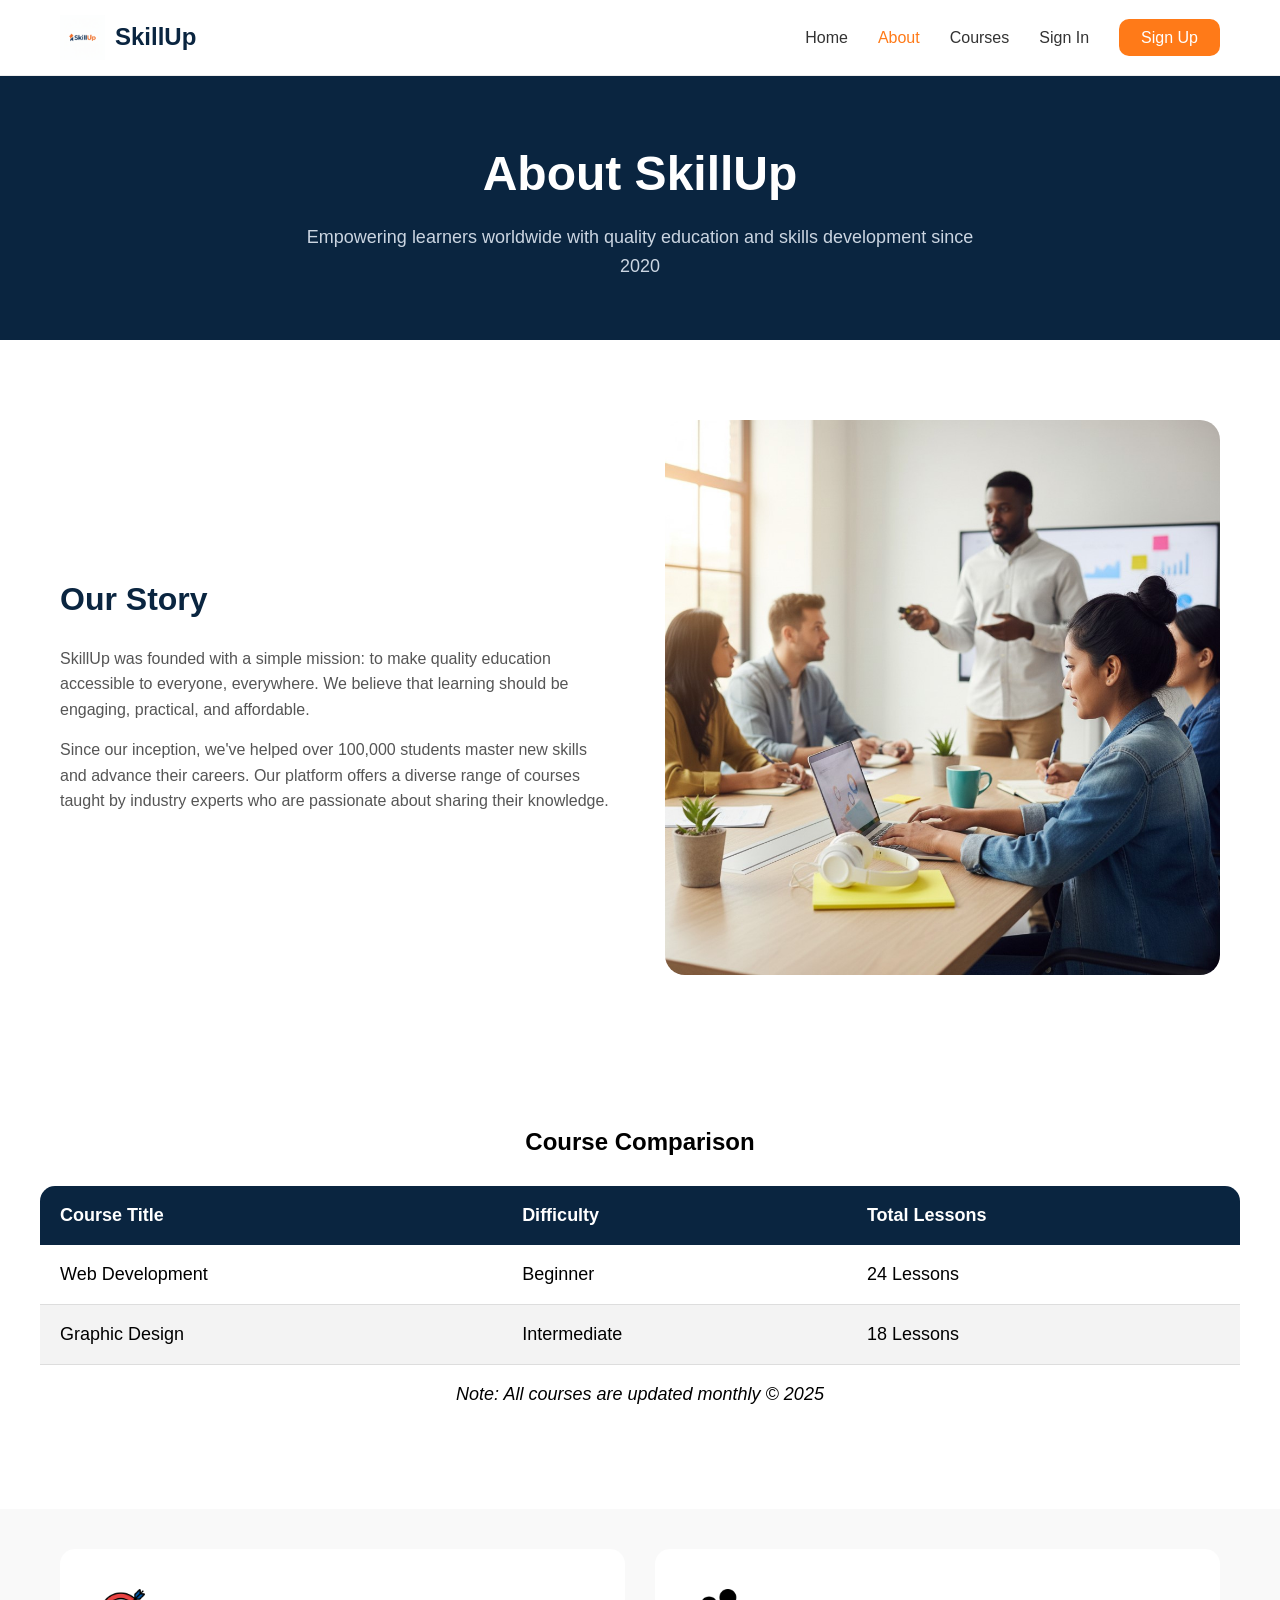
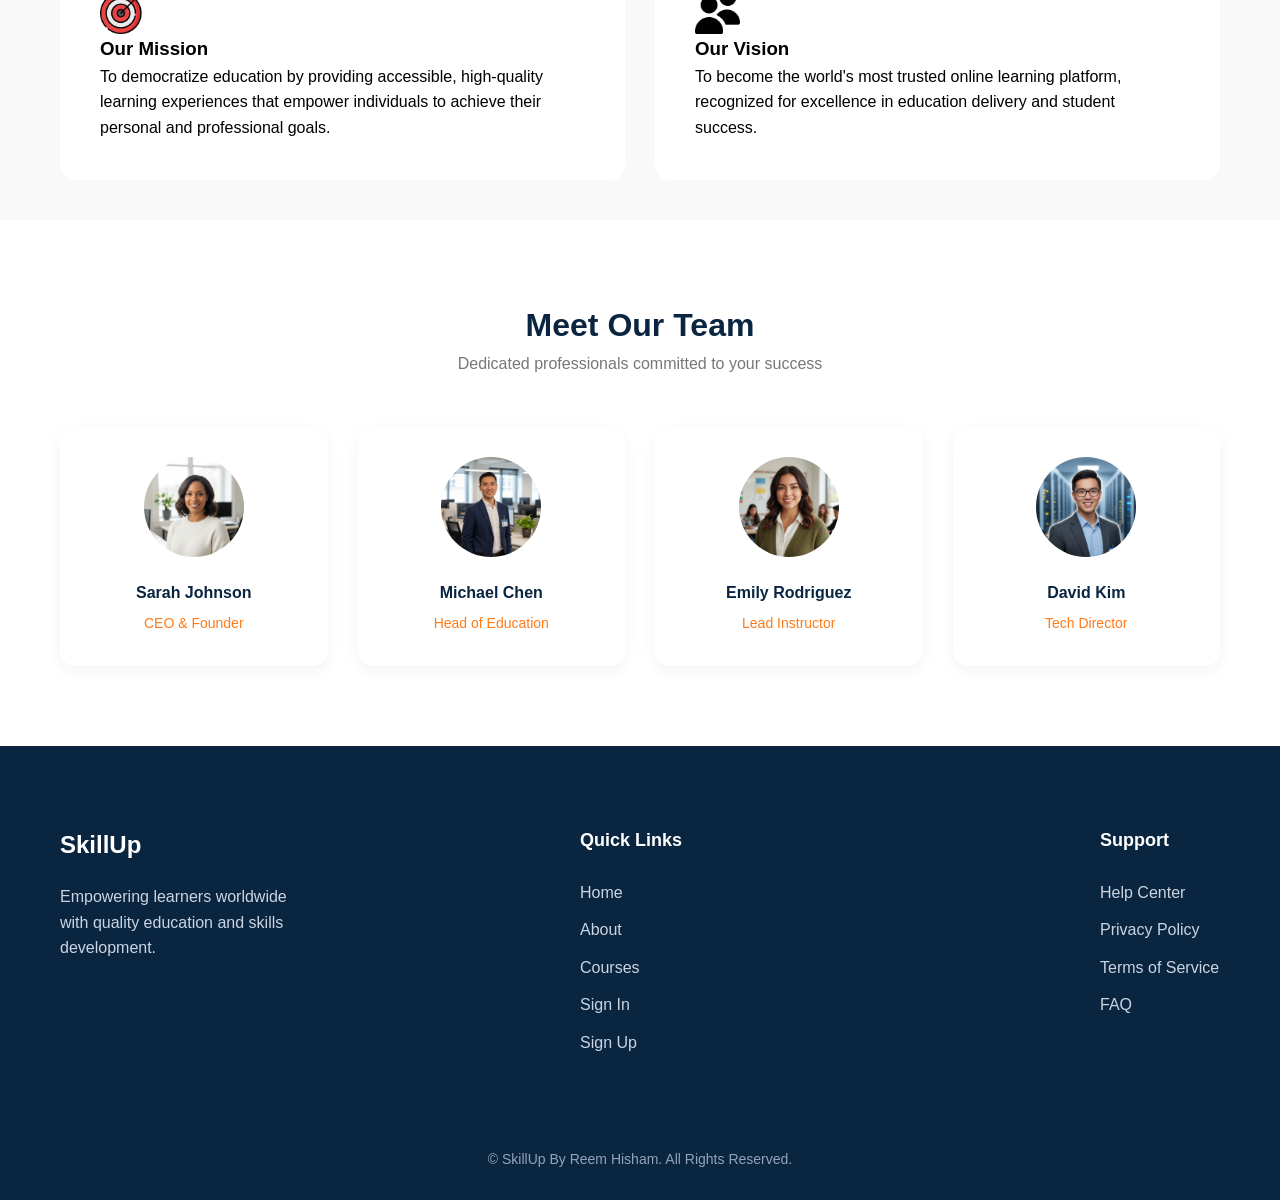
==== about.html @ e9073a73 "Add files via upload" ====
<!DOCTYPE html>
<html lang="en">

<head>
    <meta charset="UTF-8">
    <meta name="viewport" content="width=device-width, initial-scale=1.0">
    <title>SkillUp | About Us</title>
    <link rel="shortcut icon" href="images/logo.png">
    <link rel="stylesheet" href="style.css">
</head>

<body>

    <header>
        <div class="container nav-wrapper">
            <div class="logo">
                <img src="images/logo.png" alt="SkillUp Logo"> <span>SkillUp</span>
            </div>
            <nav>
                <ul>
                    <li><a href="index.html">Home</a></li>
                    <li><a href="about.html" class="active">About</a></li>
                    <li><a href="index.html #courses">Courses</a></li>
                    <li><a href="signin.html">Sign In</a></li>
                    <li><a href="signup.html" class="btn-signup">Sign Up</a></li>
                </ul>
            </nav>
        </div>
    </header>

    <section class="about-hero">
        <div class="container">
            <h1>About SkillUp</h1>
            <p>Empowering learners worldwide with quality education and skills development since 2020</p>
        </div>
    </section>

    <section class="story-section">
        <div class="container story-wrapper">
            <div class="story-text">
                <h2>Our Story</h2>
                <p>SkillUp was founded with a simple mission: to make quality education accessible to everyone,
                    everywhere. We believe that learning should be engaging, practical, and affordable.</p>
                <p>Since our inception, we've helped over 100,000 students master new skills and advance their careers.
                    Our platform offers a diverse range of courses taught by industry experts who are passionate about
                    sharing their knowledge.</p>
            </div>
            <div class="story-image">
                <img src="images/team-meeting.jpg" alt="Our Team Meeting">
            </div>
        </div>
    </section>
    
    <section class="table-section container">
    <h2 class="section-header">Course Comparison</h2>
    <table class="styled-table">
        <thead>
            <tr>
                <th>Course Title</th>
                <th>Difficulty</th>
                <th>Total Lessons</th>
            </tr>
        </thead>
        <tbody>
            <tr>
                <td>Web Development</td>
                <td>Beginner</td>
                <td>24 Lessons</td>
            </tr>
            <tr>
                <td>Graphic Design</td>
                <td>Intermediate</td>
                <td>18 Lessons</td>
            </tr>
        </tbody>
        <tfoot>
            <tr>
                <td colspan="3"><i>Note: All courses are updated monthly &copy; 2025</i></td>
            </tr>
        </tfoot>
    </table>
</section>

    <section class="mission-vision">
        <div class="container mission-grid">
            <div class="mission-card">
                <div class="logo"><img src="images/target.png" alt=""></div>
                <h3>Our Mission</h3>
                <p>To democratize education by providing accessible, high-quality learning experiences that empower
                    individuals to achieve their personal and professional goals.</p>
            </div>
            <div class="mission-card">
                <div class="logo"><img src="images/users.png" alt=""></div>
                <h3>Our Vision</h3>
                <p>To become the world's most trusted online learning platform, recognized for excellence in education
                    delivery and student success.</p>
            </div>
        </div>
    </section>

    <section class="team-section">
        <div class="container">
            <h2 class="section-title">Meet Our Team</h2>
            <p class="section-subtitle">Dedicated professionals committed to your success</p>

            <div class="team-grid">
                <div class="team-card">
                    <img src="images/member1.jpg" alt="Sarah Johnson">
                    <h4>Sarah Johnson</h4>
                    <span>CEO & Founder</span>
                </div>
                <div class="team-card">
                    <img src="images/member2.jpg" alt="Michael Chen">
                    <h4>Michael Chen</h4>
                    <span>Head of Education</span>
                </div>
                <div class="team-card">
                    <img src="images/member3.jpg" alt="Emily Rodriguez">
                    <h4>Emily Rodriguez</h4>
                    <span>Lead Instructor</span>
                </div>
                <div class="team-card">
                    <img src="images/member4.jpg" alt="David Kim">
                    <h4>David Kim</h4>
                    <span>Tech Director</span>
                </div>
            </div>
        </div>
    </section>

    

    <footer class="main-footer">
        <div class="container footer-grid">
            <div class="footer-brand">
                <div class="logo">
                    <span style="color: white;">SkillUp</span>
                </div>
                <p>Empowering learners worldwide with quality education and skills development.</p>
            </div>

            <div class="footer-links">
                <h4>Quick Links</h4>
                <ul>
                    <li><a href="index.html">Home</a></li>
                    <li><a href="about.html" class="active">About</a></li>
                    <li><a href="index.html #courses">Courses</a></li>
                    <li><a href="signin.html">Sign In</a></li>
                    <li><a href="signup.html">Sign Up</a></li>
                </ul>
            </div>

            <div class="footer-links">
                <h4>Support</h4>
                <ul>
                    <li><a href="#">Help Center</a></li>
                    <li><a href="#">Privacy Policy</a></li>
                    <li><a href="#">Terms of Service</a></li>
                    <li><a href="#">FAQ</a></li>
                </ul>
            </div>

        </div>
        <div class="footer-bottom">
            <p>&copy; SkillUp By Reem Hisham. All Rights Reserved.</p>
        </div>
    </footer>

</body>

</html>
---- style.css ----
* {
    margin: 0;
    padding: 0;
    box-sizing: border-box;
    font-family: sans-serif;
}

html {
    scroll-behavior: smooth;
}

body {
    background-color: #fff;
    line-height: 1.6;
}

.container {
    max-width: 1200px;
    margin: 0 auto;
    padding: 0 20px;
}

/* Navbar */
header {
    padding: 15px 0;
    background-color: #fff;
    border-bottom: 1px solid #eee;
}

.nav-wrapper {
    display: flex;
    justify-content: space-between;
    align-items: center;
}

.logo {
    display: flex;
    align-items: center;
    gap: 10px;
    font-size: 24px;
    font-weight: bold;
    color: #0a2540;
}

.logo img {
    height: 45px;
}

nav ul {
    list-style: none;
    display: flex;
    align-items: center;
    gap: 30px;
}

nav ul li a {
    text-decoration: none;
    color: #333;
    font-weight: 500;

}

nav ul li a:hover,
nav ul li a.active {
    color: #ff7a18;
}

.btn-signup {
    background-color: #ff7a18;
    color: #fff !important;
    padding: 10px 22px;
    border-radius: 10px;
}

.btn-signup:hover {
    background-color: #e66a15;
}

.hero {
    background-color: #0a2540;
    color: #fff;
    padding: 80px 0;
}

.hero-wrapper {
    display: flex;
    align-items: center;
    justify-content: space-between;
    gap: 40px;
}

.hero-content {
    flex: 1;
}

.hero-content h1 {
    font-size: 54px;
    font-weight: 700;
    line-height: 1.2;
    margin-bottom: 20px;
}

.hero-content p {
    font-size: 18px;
    color: #cbd5e1;
    margin-bottom: 30px;
    max-width: 500px;
}

.btn-get-started {
    display: inline-block;
    background-color: #ff7a18;
    color: #fff;
    text-decoration: none;
    padding: 15px 35px;
    border-radius: 10px;
    font-size: 18px;
    font-weight: 600;
    transition: 0.5s;
}

.hero-image {
    flex: 1;
    display: flex;
    justify-content: flex-end;
}

.hero-image img {
    width: 100%;
    max-width: 550px;
    height: auto;
    border-radius: 30px;
    object-fit: cover;
}

@media (max-width: 992px) {
    .hero-wrapper {
        flex-direction: column;
        text-align: center;
    }

    .hero-content h1 {
        font-size: 40px;
    }

    .hero-content p {
        margin: 0 auto 30px;
    }

    .hero-image {
        justify-content: center;
    }
}

/* courses-section */
.courses-section {
    padding: 80px 0;
    background-color: #fff;
    text-align: center;
}

.section-header h2 {
    font-size: 36px;
    color: #0a2540;
    margin-bottom: 10px;
}

.section-header p {
    color: #666;
    margin-bottom: 50px;
}

.courses-grid {
    display: grid;
    grid-template-columns: repeat(auto-fit, minmax(300px, 1fr));
    gap: 30px;
}


.course-card {
    background: #fff;
    border-radius: 22px;
    overflow: hidden;
    box-shadow: 0 10px 30px rgba(255, 255, 255, 0.08);
    transition: 0.3s;
    text-align: left;
    border: 1px solid #f0f0f0;
}

.course-card:hover {
    transform: translateY(-20px);
}

.card-image img {
    width: 100%;
    height: 200px;
    object-fit: cover;
}

.card-content {
    padding: 25px;
}

.card-content h3 {
    font-size: 22px;
    color: #0a2540;
    margin-bottom: 12px;
}

.card-content p {
    font-size: 15px;
    color: #666;
    margin-bottom: 25px;
    min-height: 45px;
}

.btn-view {
    display: block;
    background-color: #ff7a18;
    color: #fff;
    text-decoration: none;
    text-align: center;
    padding: 12px;
    border-radius: 10px;
    font-weight: 600;
    transition: 0.3s;
}

.btn-view:hover {
    background-color: #e66a15;
}

/* pricing-section */
.pricing-section {
    padding: 80px 0;
    background-color: #f8faff;
    text-align: center;
}

.pricing-grid {
    display: flex;
    justify-content: center;
    align-items: flex-start;
    gap: 20px;
    margin-top: 50px;
}

.pricing-card {
    background: #fff;
    flex: 1;
    max-width: 350px;
    padding: 40px 30px;
    border-radius: 40px;
    border: 1px solid #eee;
    text-align: left;
}

.pricing-card.featured {
    background-color: #0a2540;
    color: #fff;
    border: 2px solid #ff7a18;
}

.card-top h3 {
    font-size: 24px;
    margin-bottom: 10px;
}

.price {
    font-size: 42px;
    font-weight: bold;
    margin-bottom: 30px;
}

.price span {
    font-size: 16px;
    color: #888;
}


.features-list {
    list-style: none;
    margin-bottom: 35px;
}

.features-list li {
    margin-bottom: 12px;
    font-size: 15px;
    display: flex;
    align-items: center;
    gap: 10px;
}

.check-icon {
    color: #ff7a18;
    font-style: normal;
    font-weight: bold;
}

.btn-outline {
    display: block;
    text-align: center;
    text-decoration: none;
    padding: 12px;
    border-radius: 10px;
    background-color: #0a2540;
    color: #fff;
    font-weight: 600;
}

.btn-orange-full {
    display: block;
    text-align: center;
    text-decoration: none;
    padding: 12px;
    border-radius: 10px;
    background-color: #ff7a18;
    color: #fff;
    font-weight: 600;
}


@media (max-width: 992px) {
    .pricing-grid {
        flex-direction: column;
        align-items: center;
    }

    .pricing-card.featured {
        transform: scale(1);
    }
}

/* experts-section */
.experts-section {
    padding: 100px 0;
    background-color: #fff;
}

.experts-wrapper {
    display: flex;
    align-items: center;
    gap: 60px;
}

.experts-text {
    flex: 1;
}

.experts-text h2 {
    font-size: 38px;
    color: #0a2540;
    margin-bottom: 20px;
}

.experts-text p {
    color: #666;
    margin-bottom: 30px;
    font-size: 18px;
}

.experts-benefits {
    list-style: none;
}

.experts-benefits li {
    margin-bottom: 15px;
    font-weight: 500;
    display: flex;
    align-items: center;
    gap: 12px;
}


.video-container {
    flex: 1.2;
    position: relative;
}

.video-wrapper-inner {
    position: relative;
    border-radius: 25px;
    overflow: hidden;
    box-shadow: 0 20px 50px rgba(0, 0, 0, 0.2);
    background-color: #000;
    line-height: 0;
}

.main-video {
    width: 100%;
    height: auto;
    display: block;
    outline: none;
}

/* footer */
.main-footer {
    background-color: #0a2540;
    color: white;
    padding: 80px 0 30px;
}

.footer-grid {
    display: grid;
    grid-template-columns: 8fr 8fr 2fr;
    gap: 40px;
    padding-bottom: 50px;
}

.footer-brand p {
    margin-top: 20px;
    color: #cbd5e1;
    max-width: 250px;
}

.footer-links h4 {
    margin-bottom: 25px;
    font-size: 18px;
}

.footer-links ul {
    list-style: none;
}

.footer-links ul li {
    margin-bottom: 12px;
}

.footer-links ul li a {
    color: #cbd5e1;
    text-decoration: none;
    transition: 0.3s;
}

.footer-links ul li a:hover {
    color: #ff7a18;
}

.footer-bottom {
    text-align: center;
    padding-top: 30px;
    color: #94a3b8;
    font-size: 14px;
}


@media (max-width: 992px) {
    .experts-wrapper {
        flex-direction: column;
        text-align: center;
    }

    .footer-grid {
        grid-template-columns: 1fr 1fr;
    }
}

/* About Page */


.about-hero {
    background-color: #0a2540;
    color: white;
    text-align: center;
    padding: 60px 0;
}

.about-hero h1 {
    font-size: 48px;
    margin-bottom: 10px;
}

.about-hero p {
    color: #cbd5e1;
    font-size: 18px;
    max-width: 700px;
    margin: 0 auto;
}

.story-section {
    padding: 80px 0;
}

.story-wrapper {
    display: flex;
    align-items: center;
    gap: 50px;
}

.story-text {
    flex: 1;
}

.story-text h2 {
    font-size: 32px;
    color: #0a2540;
    margin-bottom: 20px;
}

.story-text p {
    margin-bottom: 15px;
    color: #555;
}

.story-image {
    flex: 1;
}

.story-image img {
    width: 100%;
    border-radius: 20px;
}

.mission-vision {
    padding: 40px 0;
    background: #f9f9f9;
}

.mission-grid {
    display: flex;
    gap: 30px;
}

.mission-card {
    background: white;
    padding: 40px;
    border-radius: 15px;
    flex: 1;
}

.team-section {
    padding: 80px 0;
    text-align: center;
}

.section-title {
    font-size: 32px;
    color: #0a2540;
}

.section-subtitle {
    color: #777;
    margin-bottom: 50px;
}

.team-grid {
    display: grid;
    grid-template-columns: repeat(auto-fit, minmax(200px, 1fr));
    gap: 30px;
}

.team-card {
    background: white;
    padding: 30px;
    border-radius: 15px;
    box-shadow: 0 5px 15px rgba(0, 0, 0, 0.05);
    transition: 0.3s;
}

.team-card:hover {
    transform: translateY(-10px);
}

.team-card img {
    width: 100px;
    height: 100px;
    border-radius: 50%;
    object-fit: cover;
    margin-bottom: 15px;
}

.team-card h4 {
    color: #0a2540;
    margin-bottom: 5px;
}

.team-card span {
    color: #ff7a18;
    font-size: 14px;
    font-weight: 500;
}

.table-section {
    padding: 60px 0;
    text-align: center;
}

.styled-table {
    width: 100%;
    border-collapse: collapse;
    margin: 25px 0;
    font-size: 18px;
    border-radius: 15px;
    overflow: hidden;
}

.styled-table thead tr {
    background-color: #0a2540;
    color: #ffffff;
    text-align: left;
}

.styled-table th,
.styled-table td {
    padding: 15px 20px;
}

.styled-table tbody tr {
    border-bottom: 1px solid #dddddd;
    text-align: left;
}

.styled-table tbody tr:nth-of-type(even) {
    background-color: #f3f3f3;
}

@media (max-width: 768px) {

    .story-wrapper,
    .mission-grid {
        flex-direction: column;
    }
}


.auth-bg {
    background-color: #f8fafc;
    margin: 0;
}

.auth-container {
    display: flex;
    justify-content: center;
    align-items: center;
    padding: 20px;
}

.auth-card {
    background: #ffffff;
    padding: 40px;
    border-radius: 20px;
    width: 100%;
    max-width: 440px;
    text-align: center;
}

.auth-card h1 {
    font-size: 32px;
    color: #0f172a;
    margin-bottom: 8px;
}

.auth-card .subtitle {
    color: #64748b;
    font-size: 15px;
    margin-bottom: 30px;
}

.input-group {
    text-align: left;
    margin-bottom: 20px;
}

.input-group label {
    display: block;
    font-size: 14px;
    font-weight: 600;
    color: #1e293b;
    margin-bottom: 8px;
}

.input-group input {
    width: 100%;
    padding: 12px 15px;
    border: 1px solid #e2e8f0;
    border-radius: 10px;
    box-sizing: border-box;
}

.password-wrapper {
    position: relative;
}

.form-options {
    display: flex;
    justify-content: space-between;
    font-size: 14px;
    margin-bottom: 25px;
}

.btn-orange-full-auth {
    width: 100%;
    padding: 14px;
    background-color: #ff7a18;
    color: white;
    border: none;
    border-radius: 10px;
    font-size: 16px;
    font-weight: 600;
    cursor: pointer;
}

.footer-text a {
    color: #ff7a18;
    text-decoration: none;
    font-weight: 600;
}

.signup-card {
    max-width: 650px;
}

.form-row {
    display: flex;
    gap: 20px;
    margin-bottom: 5px;
}

.form-row .input-group {
    flex: 1;
}

.radio-group,
.checkbox-grid {
    display: flex;
    gap: 15px;
    flex-wrap: wrap;
    margin-top: 5px;
}

.checkbox-grid {
    display: grid;
    grid-template-columns: 1fr 1fr 1fr;
    gap: 10px;
}

.radio-group label,
.checkbox-grid label {
    font-size: 14px;
    color: #475569;
    cursor: pointer;
    display: flex;
    align-items: center;
    gap: 5px;
}

.custom-select,
textarea {
    width: 100%;
    padding: 12px;
    border: 1px solid #e2e8f0;
    border-radius: 10px;
    font-family: inherit;
    outline: none;
    transition: 0.3s;
}

.custom-select:focus,
textarea:focus {
    border-color: #ff7a18;
}

textarea {
    resize: vertical;
}

@media (max-width: 600px) {
    .form-row {
        flex-direction: column;
        gap: 0;
    }

    .checkbox-grid {
        grid-template-columns: 1fr 1fr;
    }
}
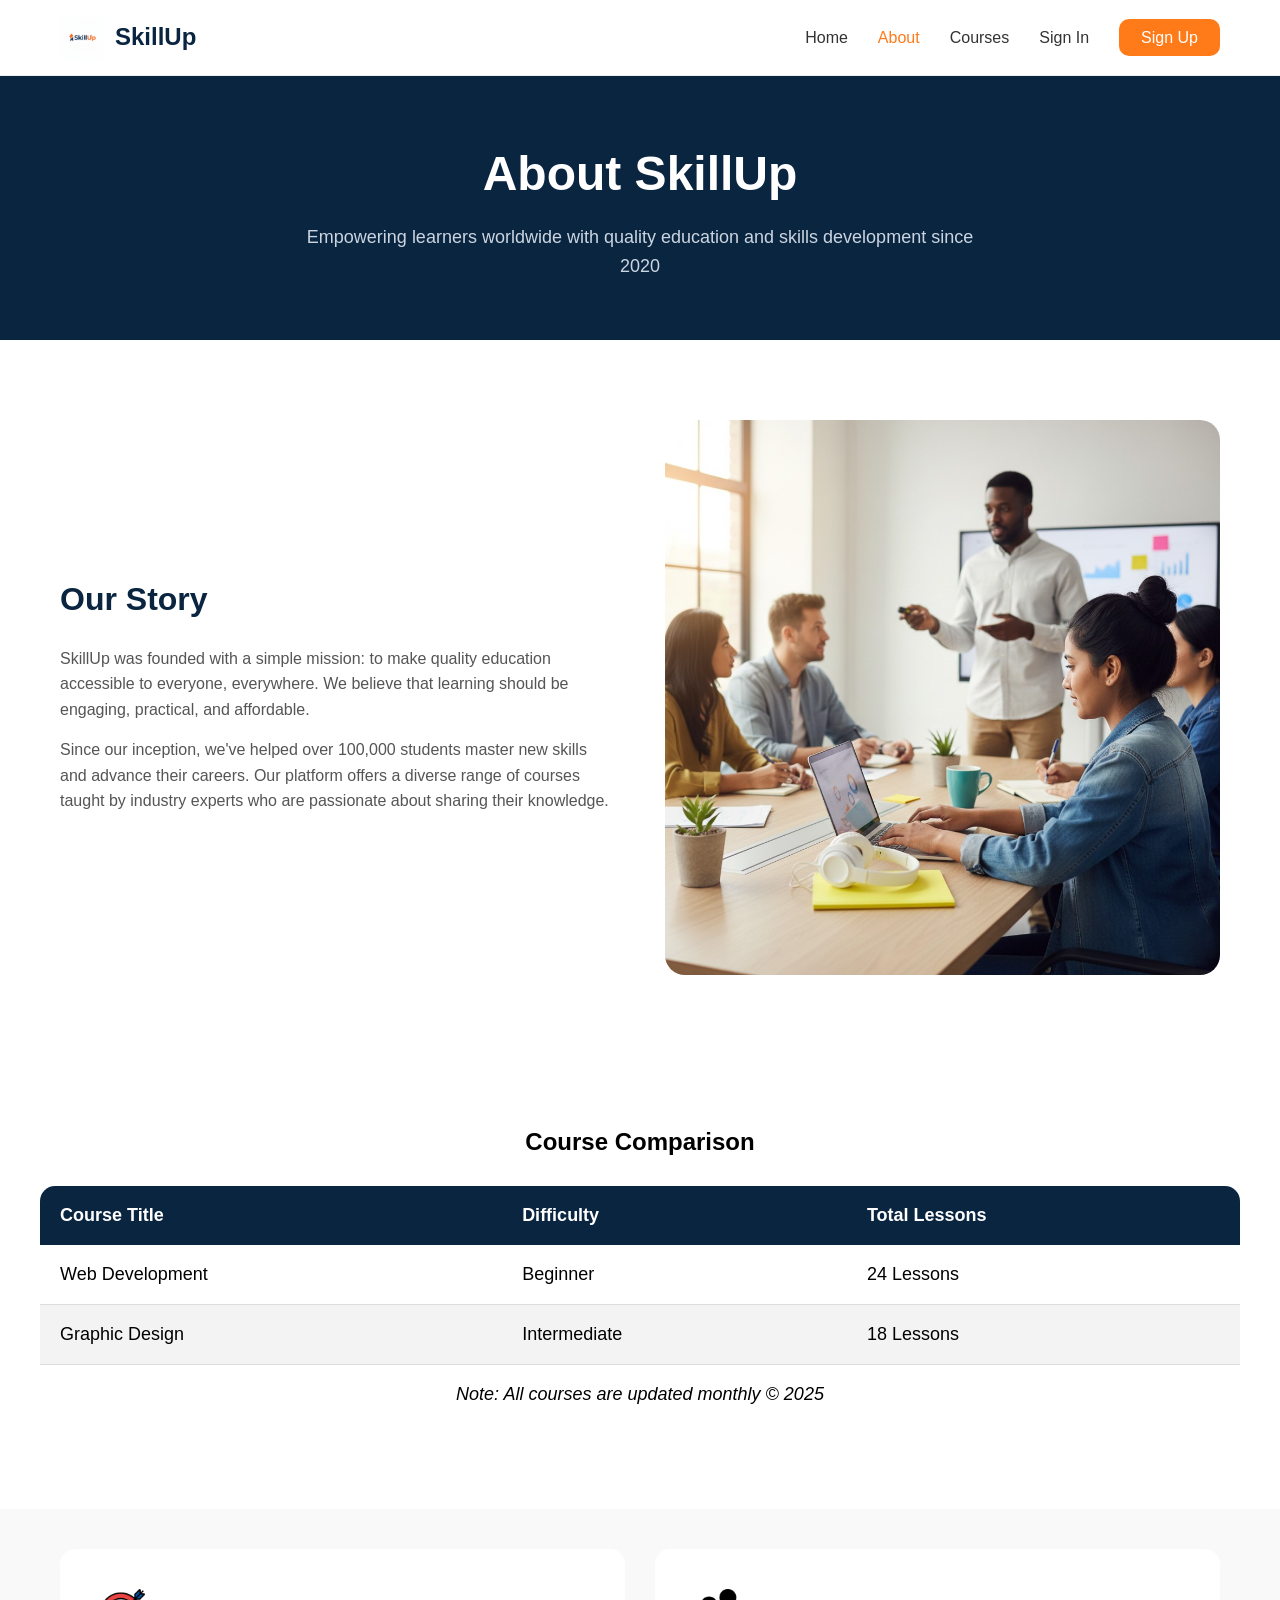
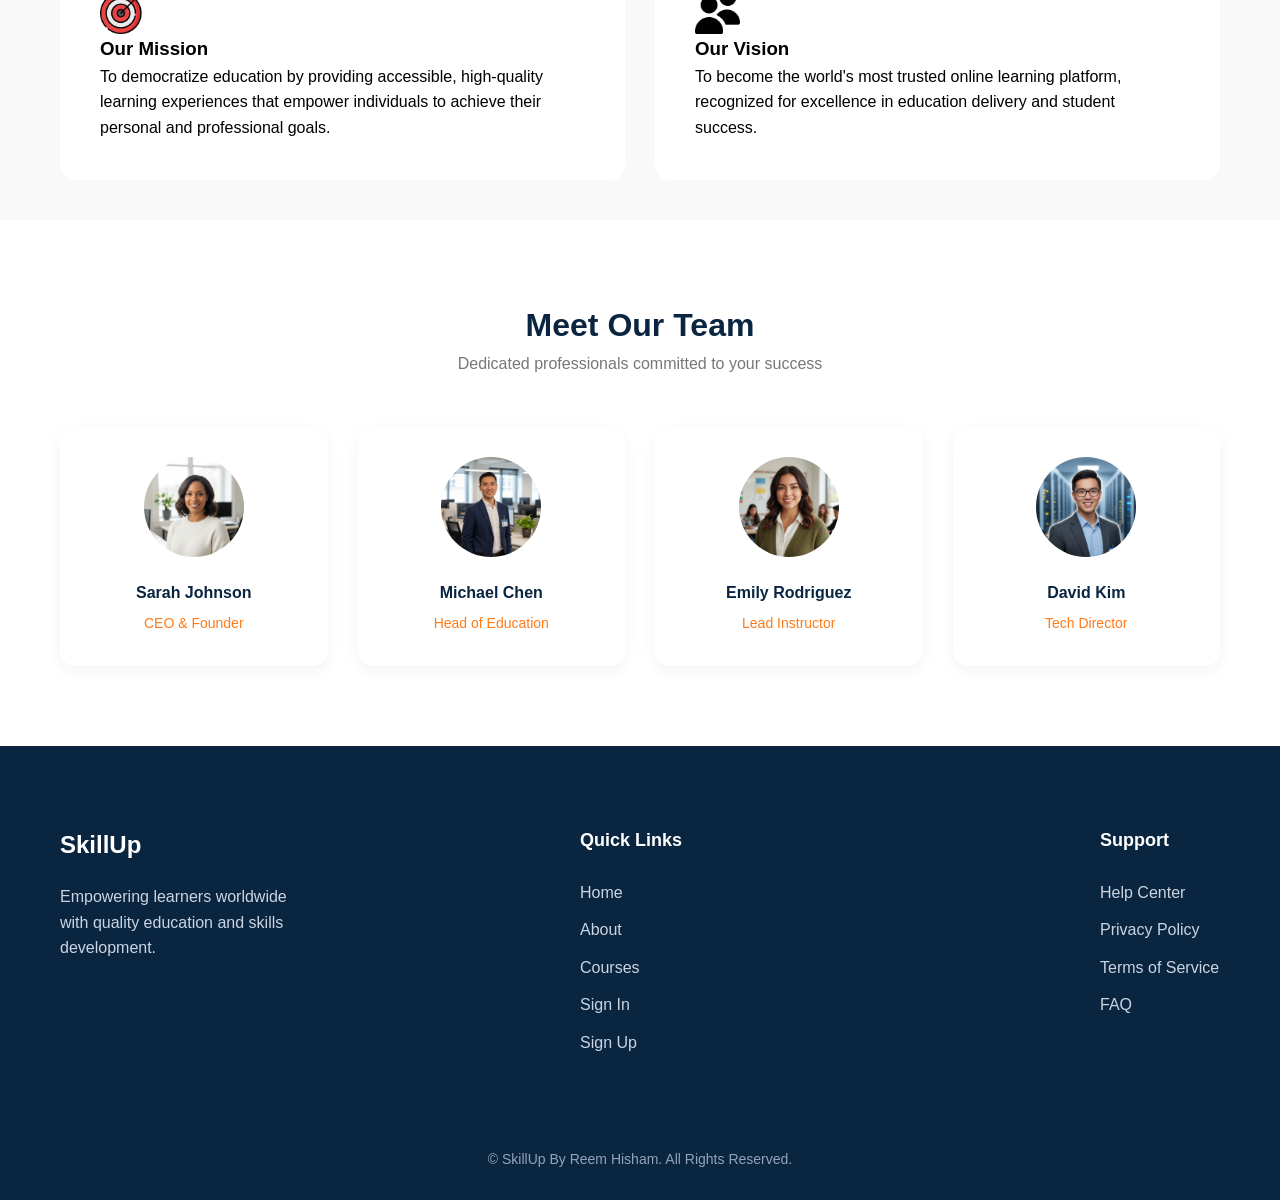
==== commit 39822e77: "about.html" ====
--- a/about.html
+++ b/about.html
@@ -15,6 +15,11 @@
         <div class="container nav-wrapper">
             <div class="logo">
                 <img src="images/logo.png" alt="SkillUp Logo"> <span>SkillUp</span>
+            </div>
+            <div class="menu-toggle" id="mobile-menu">
+                <span class="bar"></span>
+                <span class="bar"></span>
+                <span class="bar"></span>
             </div>
             <nav>
                 <ul>
@@ -50,36 +55,36 @@
             </div>
         </div>
     </section>
-    
+
     <section class="table-section container">
-    <h2 class="section-header">Course Comparison</h2>
-    <table class="styled-table">
-        <thead>
-            <tr>
-                <th>Course Title</th>
-                <th>Difficulty</th>
-                <th>Total Lessons</th>
-            </tr>
-        </thead>
-        <tbody>
-            <tr>
-                <td>Web Development</td>
-                <td>Beginner</td>
-                <td>24 Lessons</td>
-            </tr>
-            <tr>
-                <td>Graphic Design</td>
-                <td>Intermediate</td>
-                <td>18 Lessons</td>
-            </tr>
-        </tbody>
-        <tfoot>
-            <tr>
-                <td colspan="3"><i>Note: All courses are updated monthly &copy; 2025</i></td>
-            </tr>
-        </tfoot>
-    </table>
-</section>
+        <h2 class="section-header">Course Comparison</h2>
+        <table class="styled-table">
+            <thead>
+                <tr>
+                    <th>Course Title</th>
+                    <th>Difficulty</th>
+                    <th>Total Lessons</th>
+                </tr>
+            </thead>
+            <tbody>
+                <tr>
+                    <td>Web Development</td>
+                    <td>Beginner</td>
+                    <td>24 Lessons</td>
+                </tr>
+                <tr>
+                    <td>Graphic Design</td>
+                    <td>Intermediate</td>
+                    <td>18 Lessons</td>
+                </tr>
+            </tbody>
+            <tfoot>
+                <tr>
+                    <td colspan="3"><i>Note: All courses are updated monthly &copy; 2025</i></td>
+                </tr>
+            </tfoot>
+        </table>
+    </section>
 
     <section class="mission-vision">
         <div class="container mission-grid">
@@ -128,7 +133,7 @@
         </div>
     </section>
 
-    
+
 
     <footer class="main-footer">
         <div class="container footer-grid">
@@ -165,7 +170,14 @@
             <p>&copy; SkillUp By Reem Hisham. All Rights Reserved.</p>
         </div>
     </footer>
+    <script>
+        const mobileMenu = document.getElementById('mobile-menu');
+        const nav = document.querySelector('nav');
 
+        mobileMenu.addEventListener('click', () => {
+            nav.classList.toggle('active');
+        });
+    </script>
 </body>
 
-</html>+</html>
